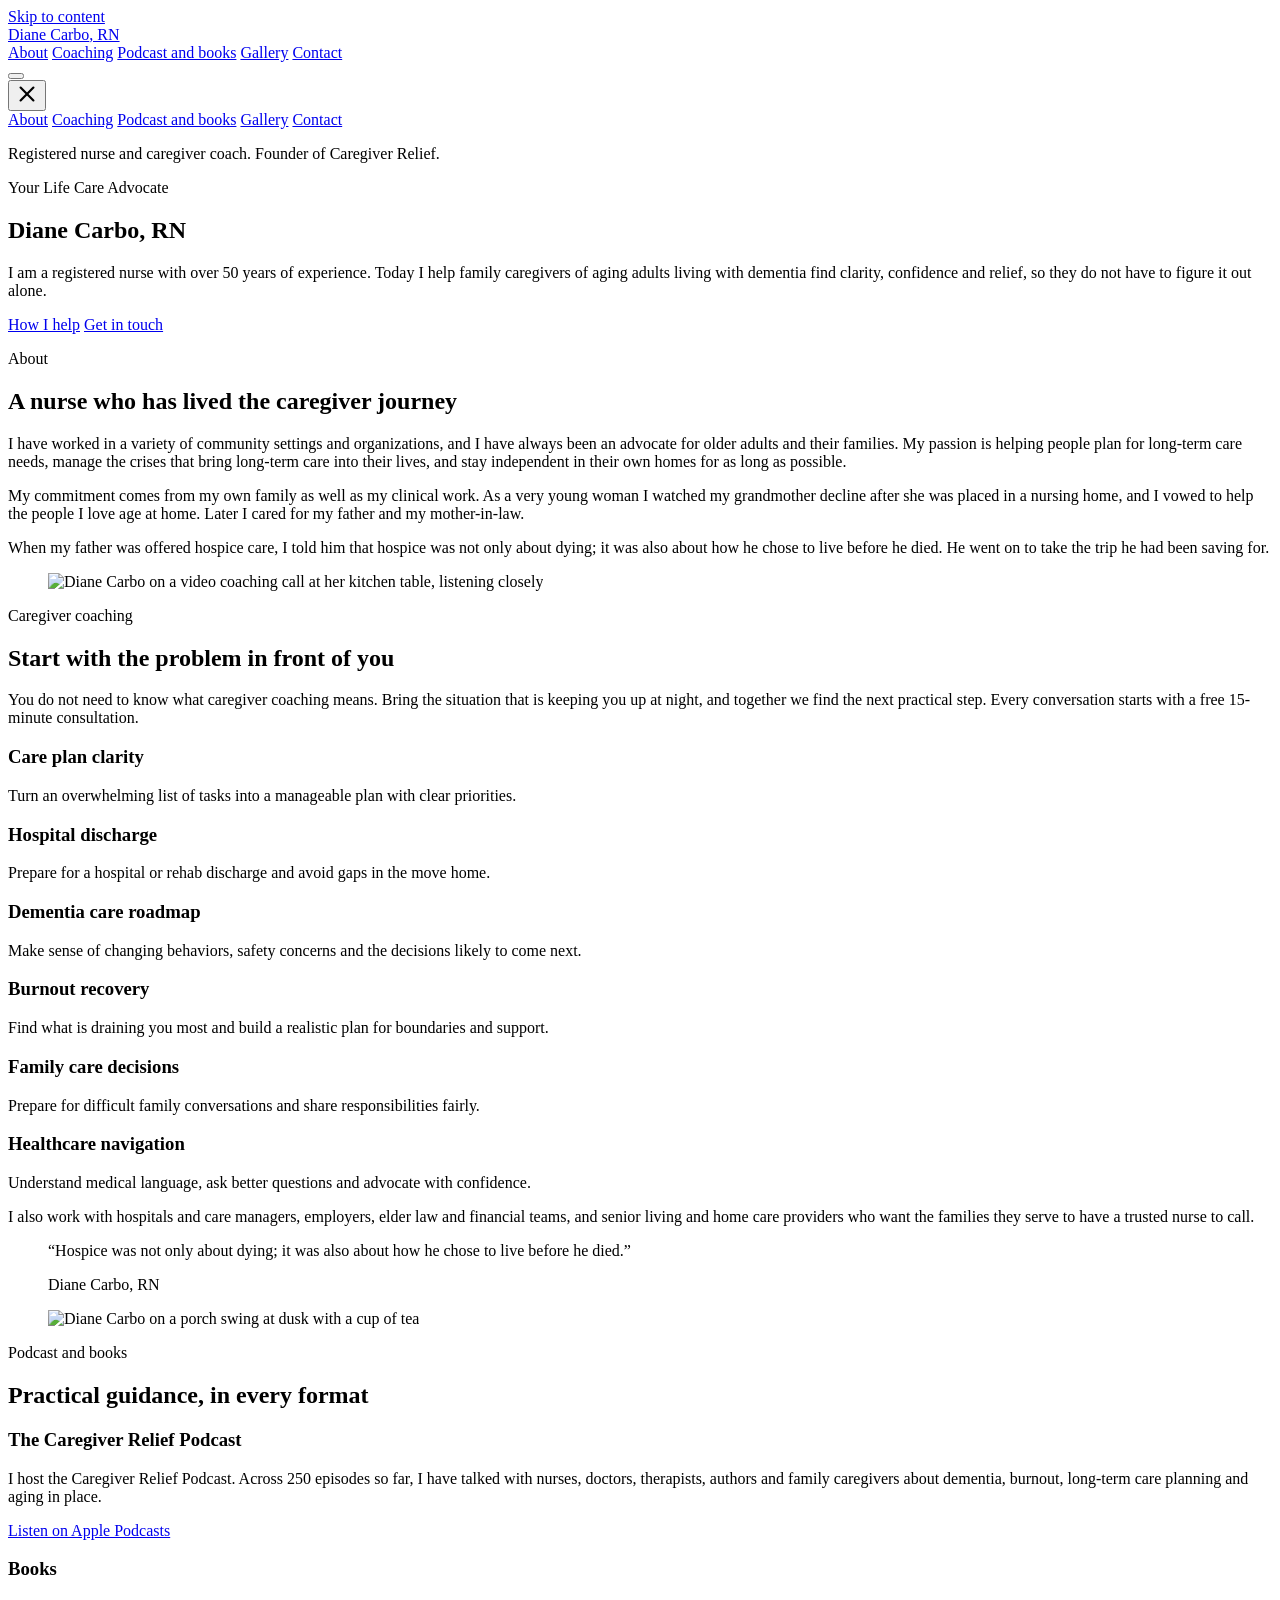
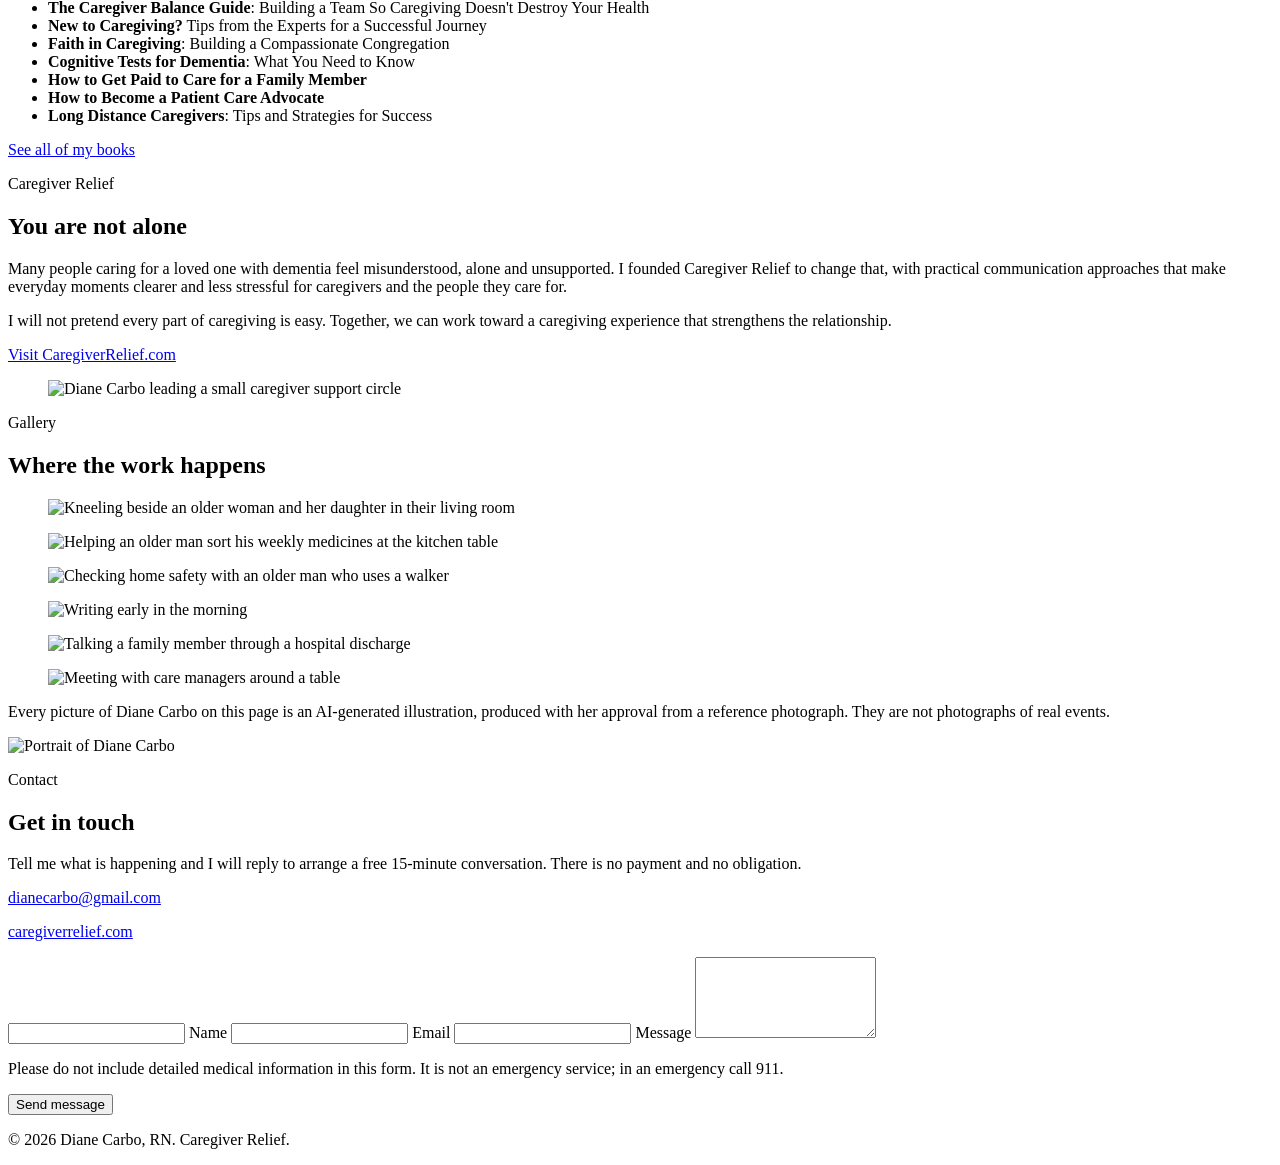
==== index.html @ 338e9cbf "Add page, 404 and robots.txt" ====
<!DOCTYPE html>
<html lang="en">
<head>
<meta charset="utf-8">
<meta name="viewport" content="width=device-width, initial-scale=1">
<title>Diane Carbo, RN | Caregiver Coach and Founder of Caregiver Relief</title>
<meta name="description" content="Diane Carbo, RN: a registered nurse with over 50 years of experience who coaches family caregivers of aging adults living with dementia. Founder of Caregiver Relief and host of the Caregiver Relief Podcast.">
<!-- WHILE ON github.io: keep noindex. WHEN MOVED TO HER OWN DOMAIN: delete the next line and change robots.txt to "Allow: /". -->
<meta name="robots" content="noindex, nofollow">
<link rel="icon" href="img/favicon.png">
<link rel="preconnect" href="https://fonts.googleapis.com">
<link rel="preconnect" href="https://fonts.gstatic.com" crossorigin>
<link rel="stylesheet" href="https://fonts.googleapis.com/css2?family=Playfair+Display:wght@500;600;700&family=Roboto:wght@400;500;700&display=swap">
<link rel="stylesheet" href="vendor/css/bundle.min.css">
<!-- Own stylesheet last so it wins the cascade -->
<link rel="stylesheet" href="css/dc-site.css">
</head>
<body>

<a class="dc-skip" href="#dc-main">Skip to content</a>

<!-- Header: written fresh; the demo's nav script is not used. -->
<header class="dc-header" id="dc-header">
  <div class="container dc-header-row">
    <a class="dc-brand" href="#top">Diane Carbo<span>, RN</span></a>
    <nav class="dc-nav" aria-label="Main">
      <a href="#about">About</a>
      <a href="#food">Coaching</a>
      <a href="#company-portfolio-section">Podcast and books</a>
      <a href="#deal">Gallery</a>
      <a href="#contact-sec" class="dc-nav-cta">Contact</a>
    </nav>
    <button class="dc-burger" id="dc-burger" aria-label="Open menu" aria-expanded="false" aria-controls="dc-drawer"><i class="fas fa-bars" aria-hidden="true"></i></button>
  </div>
</header>

<div class="dc-drawer" id="dc-drawer" aria-hidden="true">
  <button class="dc-drawer-close" id="dc-drawer-close" aria-label="Close menu"><svg width="22" height="22" viewBox="0 0 24 24" aria-hidden="true" focusable="false"><path d="M5 5l14 14M19 5L5 19" stroke="currentColor" stroke-width="2.4" stroke-linecap="round"/></svg></button>
  <nav aria-label="Mobile">
    <a href="#about">About</a>
    <a href="#food">Coaching</a>
    <a href="#company-portfolio-section">Podcast and books</a>
    <a href="#deal">Gallery</a>
    <a href="#contact-sec">Contact</a>
  </nav>
  <p class="dc-drawer-note">Registered nurse and caregiver coach. Founder of Caregiver Relief.</p>
</div>

<main id="dc-main">

<!-- HERO (demo shell: #banner). Floating demo layer images removed. -->
<section id="banner" class="banner-sec dc-hero" aria-label="Introduction">
  <span id="top"></span>
  <div class="container">
    <div class="dc-hero-text">
      <p class="dc-eyebrow dc-eyebrow-lift">Your Life Care Advocate</p>
      <h1>Diane Carbo, RN</h1>
      <p class="dc-hero-lede">I am a registered nurse with over 50 years of experience. Today I help family caregivers of aging adults living with dementia find clarity, confidence and relief, so they do not have to figure it out alone.</p>
      <div class="dc-hero-actions">
        <a class="dc-btn dc-btn-solid" href="#food">How I help</a>
        <a class="dc-btn dc-btn-ghost" href="#contact-sec">Get in touch</a>
      </div>
    </div>
  </div>
</section>

<!-- ABOUT (demo shell: #about) -->
<section id="about" class="about-sec dc-section">
  <div class="container">
    <div class="row align-items-center">
      <div class="col-lg-6 mb-5 mb-lg-0">
        <p class="dc-eyebrow">About</p>
        <h2 class="dc-h2">A nurse who has lived the caregiver journey</h2>
        <p>I have worked in a variety of community settings and organizations, and I have always been an advocate for older adults and their families. My passion is helping people plan for long-term care needs, manage the crises that bring long-term care into their lives, and stay independent in their own homes for as long as possible.</p>
        <p>My commitment comes from my own family as well as my clinical work. As a very young woman I watched my grandmother decline after she was placed in a nursing home, and I vowed to help the people I love age at home. Later I cared for my father and my mother-in-law.</p>
        <p>When my father was offered hospice care, I told him that hospice was not only about dying; it was also about how he chose to live before he died. He went on to take the trip he had been saving for.</p>
        <!-- Father's diagnosis and age deliberately left off (family detail). -->
      </div>
      <div class="col-lg-6">
        <figure class="dc-figure"><img src="img/research.jpg" width="1200" height="900" alt="Diane Carbo on a video coaching call at her kitchen table, listening closely" loading="lazy"></figure>
      </div>
    </div>
  </div>
</section>

<!-- COACHING (demo shell: #food) -->
<section id="food" class="dc-section dc-soft">
  <div class="container">
    <div class="row">
      <div class="col-lg-8">
        <p class="dc-eyebrow">Caregiver coaching</p>
        <h2 class="dc-h2">Start with the problem in front of you</h2>
        <p>You do not need to know what caregiver coaching means. Bring the situation that is keeping you up at night, and together we find the next practical step. Every conversation starts with a free 15-minute consultation.</p>
      </div>
    </div>
    <div class="row dc-cards">
      <div class="col-md-6 col-lg-4"><div class="dc-card"><i class="fas fa-clipboard-list" aria-hidden="true"></i><h3>Care plan clarity</h3><p>Turn an overwhelming list of tasks into a manageable plan with clear priorities.</p></div></div>
      <div class="col-md-6 col-lg-4"><div class="dc-card"><i class="fas fa-hospital" aria-hidden="true"></i><h3>Hospital discharge</h3><p>Prepare for a hospital or rehab discharge and avoid gaps in the move home.</p></div></div>
      <div class="col-md-6 col-lg-4"><div class="dc-card"><i class="fas fa-brain" aria-hidden="true"></i><h3>Dementia care roadmap</h3><p>Make sense of changing behaviors, safety concerns and the decisions likely to come next.</p></div></div>
      <div class="col-md-6 col-lg-4"><div class="dc-card"><i class="fas fa-battery-quarter" aria-hidden="true"></i><h3>Burnout recovery</h3><p>Find what is draining you most and build a realistic plan for boundaries and support.</p></div></div>
      <div class="col-md-6 col-lg-4"><div class="dc-card"><i class="fas fa-users" aria-hidden="true"></i><h3>Family care decisions</h3><p>Prepare for difficult family conversations and share responsibilities fairly.</p></div></div>
      <div class="col-md-6 col-lg-4"><div class="dc-card"><i class="fas fa-compass" aria-hidden="true"></i><h3>Healthcare navigation</h3><p>Understand medical language, ask better questions and advocate with confidence.</p></div></div>
    </div>
    <p class="dc-small dc-partners">I also work with hospitals and care managers, employers, elder law and financial teams, and senior living and home care providers who want the families they serve to have a trusted nurse to call.</p>
  </div>
</section>

<!-- QUOTE BAND (demo shell: #counter). Count-up numbers removed. -->
<section id="counter" class="dc-band dc-band-a" aria-label="In her words">
  <div class="container">
    <blockquote class="dc-quote">
      <p>&ldquo;Hospice was not only about dying; it was also about how he chose to live before he died.&rdquo;</p>
      <footer>Diane Carbo, RN</footer>
    </blockquote>
  </div>
</section>

<!-- PODCAST AND BOOKS (demo shell: #company-portfolio-section) -->
<section id="company-portfolio-section" class="dc-section">
  <div class="container">
    <div class="row align-items-center">
      <div class="col-lg-5 mb-5 mb-lg-0">
        <figure class="dc-figure dc-figure-tall"><img src="img/career.jpg" width="960" height="1200" alt="Diane Carbo on a porch swing at dusk with a cup of tea" loading="lazy"></figure>
      </div>
      <div class="col-lg-7">
        <p class="dc-eyebrow">Podcast and books</p>
        <h2 class="dc-h2">Practical guidance, in every format</h2>
        <h3 class="dc-h3">The Caregiver Relief Podcast</h3>
        <p>I host the Caregiver Relief Podcast. Across 250 episodes so far, I have talked with nurses, doctors, therapists, authors and family caregivers about dementia, burnout, long-term care planning and aging in place.</p>
        <p><a class="dc-link" href="https://podcasts.apple.com/us/podcast/caregiver-relief-podcast/id1580433165" target="_blank" rel="noopener">Listen on Apple Podcasts</a></p>
        <h3 class="dc-h3">Books</h3>
        <ul class="dc-list">
          <li><strong>The Caregiver Balance Guide</strong>: Building a Team So Caregiving Doesn't Destroy Your Health</li>
          <li><strong>New to Caregiving?</strong> Tips from the Experts for a Successful Journey</li>
          <li><strong>Faith in Caregiving</strong>: Building a Compassionate Congregation</li>
          <li><strong>Cognitive Tests for Dementia</strong>: What You Need to Know</li>
          <li><strong>How to Get Paid to Care for a Family Member</strong></li>
          <li><strong>How to Become a Patient Care Advocate</strong></li>
          <li><strong>Long Distance Caregivers</strong>: Tips and Strategies for Success</li>
        </ul>
        <p><a class="dc-link" href="https://www.caregiverrelief.com/tag/books/" target="_blank" rel="noopener">See all of my books</a></p>
      </div>
    </div>
  </div>
</section>

<!-- MISSION (demo shell: #client). Client logo carousel removed. -->
<section id="client" class="dc-section dc-soft">
  <div class="container">
    <div class="row align-items-center">
      <div class="col-lg-6 order-lg-2 mb-5 mb-lg-0">
        <p class="dc-eyebrow">Caregiver Relief</p>
        <h2 class="dc-h2">You are not alone</h2>
        <p>Many people caring for a loved one with dementia feel misunderstood, alone and unsupported. I founded Caregiver Relief to change that, with practical communication approaches that make everyday moments clearer and less stressful for caregivers and the people they care for.</p>
        <p>I will not pretend every part of caregiving is easy. Together, we can work toward a caregiving experience that strengthens the relationship.</p>
        <p><a class="dc-link" href="https://www.caregiverrelief.com/" target="_blank" rel="noopener">Visit CaregiverRelief.com</a></p>
      </div>
      <div class="col-lg-6 order-lg-1">
        <figure class="dc-figure"><img src="img/mission.jpg" width="1200" height="1000" alt="Diane Carbo leading a small caregiver support circle" loading="lazy"></figure>
      </div>
    </div>
  </div>
</section>

<!-- GALLERY (demo shell: #deal). Pricing deal removed. -->
<section id="deal" class="dc-section">
  <div class="container">
    <p class="dc-eyebrow">Gallery</p>
    <h2 class="dc-h2">Where the work happens</h2>
    <div class="row dc-gallery">
      <div class="col-sm-6 col-lg-4"><figure><img src="img/company.jpg" width="960" height="1200" loading="lazy" alt="Kneeling beside an older woman and her daughter in their living room"></figure></div>
      <div class="col-sm-6 col-lg-4"><figure><img src="img/plate-1.jpg" width="1200" height="900" loading="lazy" alt="Helping an older man sort his weekly medicines at the kitchen table"></figure></div>
      <div class="col-sm-6 col-lg-4"><figure><img src="img/plate-2.jpg" width="1200" height="900" loading="lazy" alt="Checking home safety with an older man who uses a walker"></figure></div>
      <div class="col-sm-6 col-lg-4"><figure><img src="img/plate-3.jpg" width="1200" height="900" loading="lazy" alt="Writing early in the morning"></figure></div>
      <div class="col-sm-6 col-lg-4"><figure><img src="img/plate-4.jpg" width="1200" height="900" loading="lazy" alt="Talking a family member through a hospital discharge"></figure></div>
      <div class="col-sm-6 col-lg-4"><figure><img src="img/plate-5.jpg" width="1200" height="900" loading="lazy" alt="Meeting with care managers around a table"></figure></div>
    </div>
    <p class="dc-disclosure">Every picture of Diane Carbo on this page is an AI-generated illustration, produced with her approval from a reference photograph. They are not photographs of real events.</p>
  </div>
</section>

<!-- CONTACT (demo shell: #contact-sec). Posts to FormSubmit at the client's own address. -->
<section id="contact-sec" class="dc-contact">
  <div class="container">
    <div class="row">
      <div class="col-lg-5 mb-5 mb-lg-0">
        <img class="dc-contact-portrait" src="img/portrait.jpg" width="960" height="1200" alt="Portrait of Diane Carbo" loading="lazy">
        <p class="dc-eyebrow dc-eyebrow-lift">Contact</p>
        <h2 class="dc-h2">Get in touch</h2>
        <p>Tell me what is happening and I will reply to arrange a free 15-minute conversation. There is no payment and no obligation.</p>
        <p class="dc-contact-line"><i class="fas fa-envelope" aria-hidden="true"></i> <a href="mailto:dianecarbo@gmail.com">dianecarbo@gmail.com</a></p>
        <p class="dc-contact-line"><i class="fas fa-globe" aria-hidden="true"></i> <a href="https://www.caregiverrelief.com/" target="_blank" rel="noopener">caregiverrelief.com</a></p>
      </div>
      <div class="col-lg-6 offset-lg-1">
        <form class="dc-form" action="https://formsubmit.co/dianecarbo@gmail.com" method="POST">
          <input type="hidden" name="_subject" value="New enquiry from your website">
          <input type="hidden" name="_template" value="table">
          <input type="hidden" name="_next" value="https://ranatahirbilal.github.io/diane-carbo/#contact-sec">
          <input type="text" name="_honey" class="dc-honey" tabindex="-1" autocomplete="off" aria-hidden="true">
          <label for="dc-name">Name</label>
          <input id="dc-name" type="text" name="name" required autocomplete="name">
          <label for="dc-email">Email</label>
          <input id="dc-email" type="email" name="email" required autocomplete="email">
          <label for="dc-msg">Message</label>
          <textarea id="dc-msg" name="message" rows="5" required></textarea>
          <p class="dc-small dc-form-note">Please do not include detailed medical information in this form. It is not an emergency service; in an emergency call 911.</p>
          <button type="submit" class="dc-btn dc-btn-solid">Send message</button>
        </form>
      </div>
    </div>
  </div>
</section>

</main>

<footer class="dc-foot">
  <div class="container">
    <p>&copy; <span id="dc-year">2026</span> Diane Carbo, RN. Caregiver Relief.</p>
  </div>
</footer>

<script src="js/dc-site.js"></script>
</body>
</html>
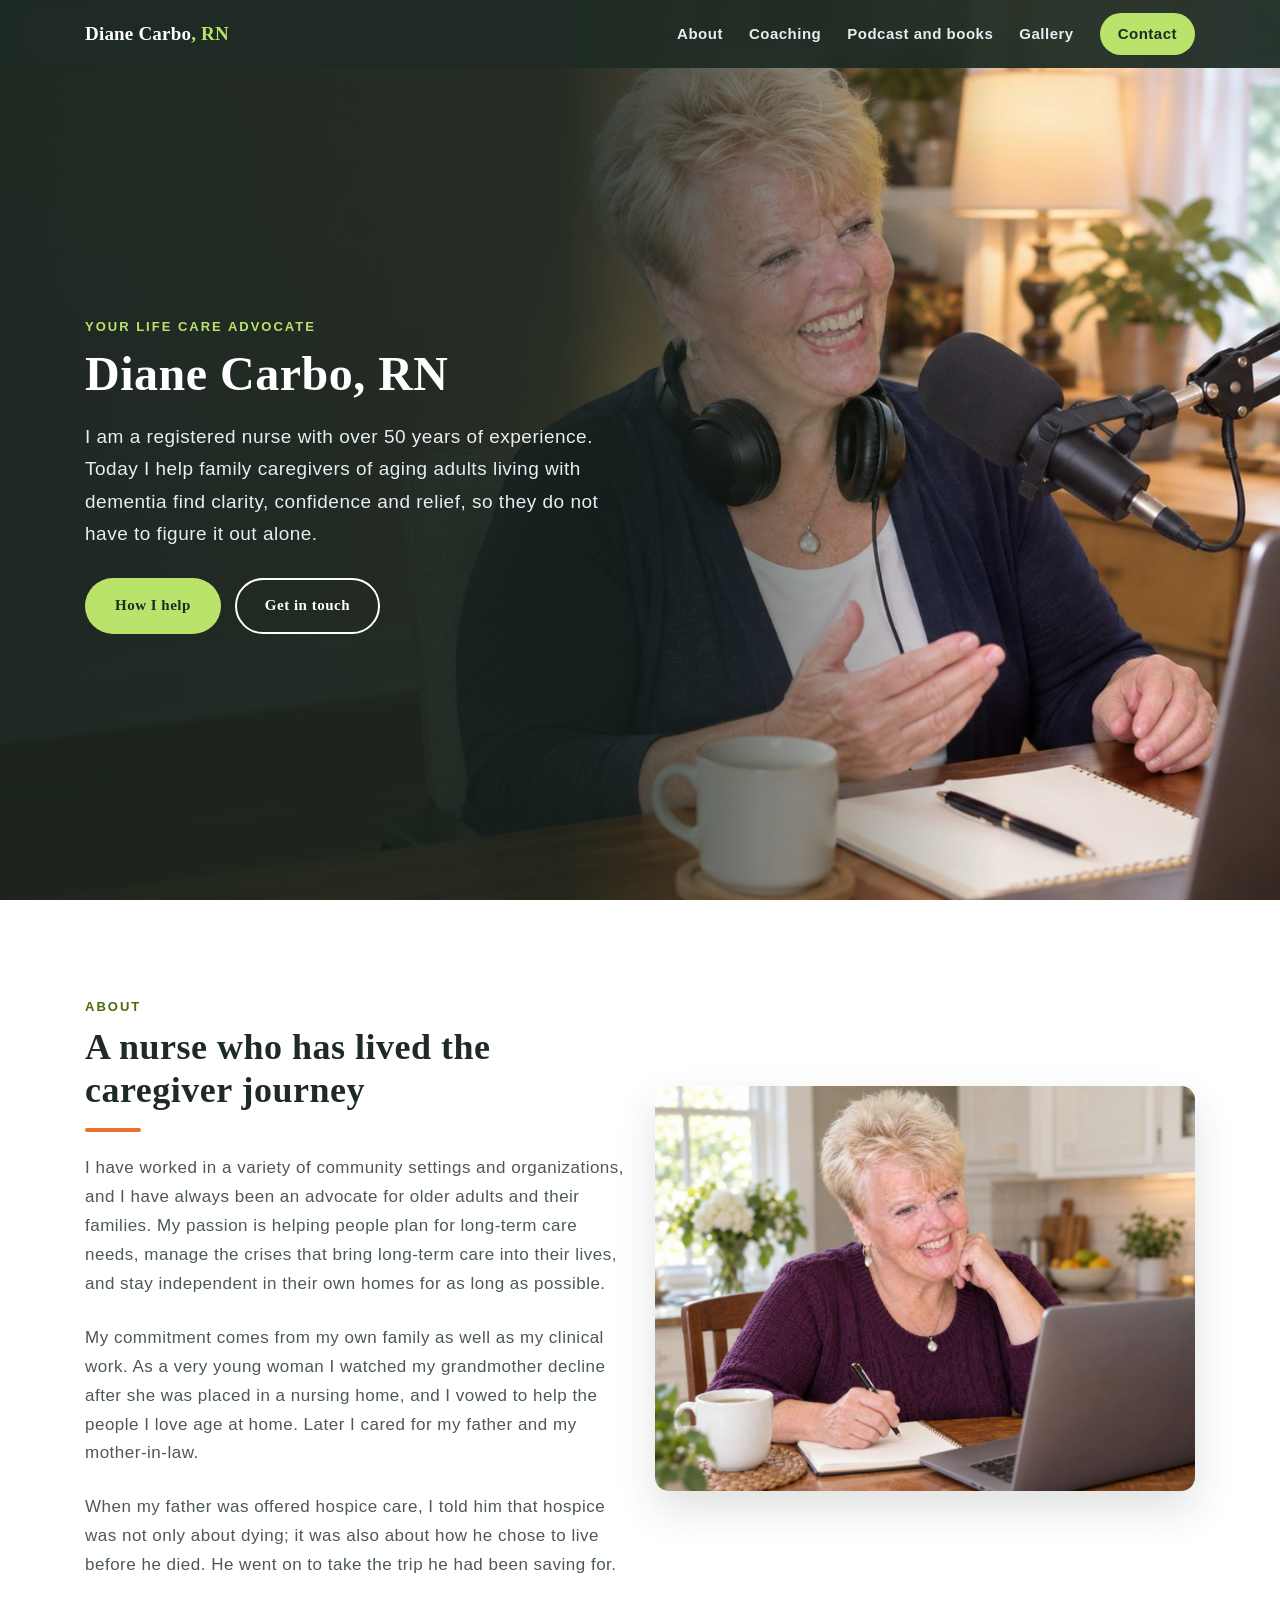
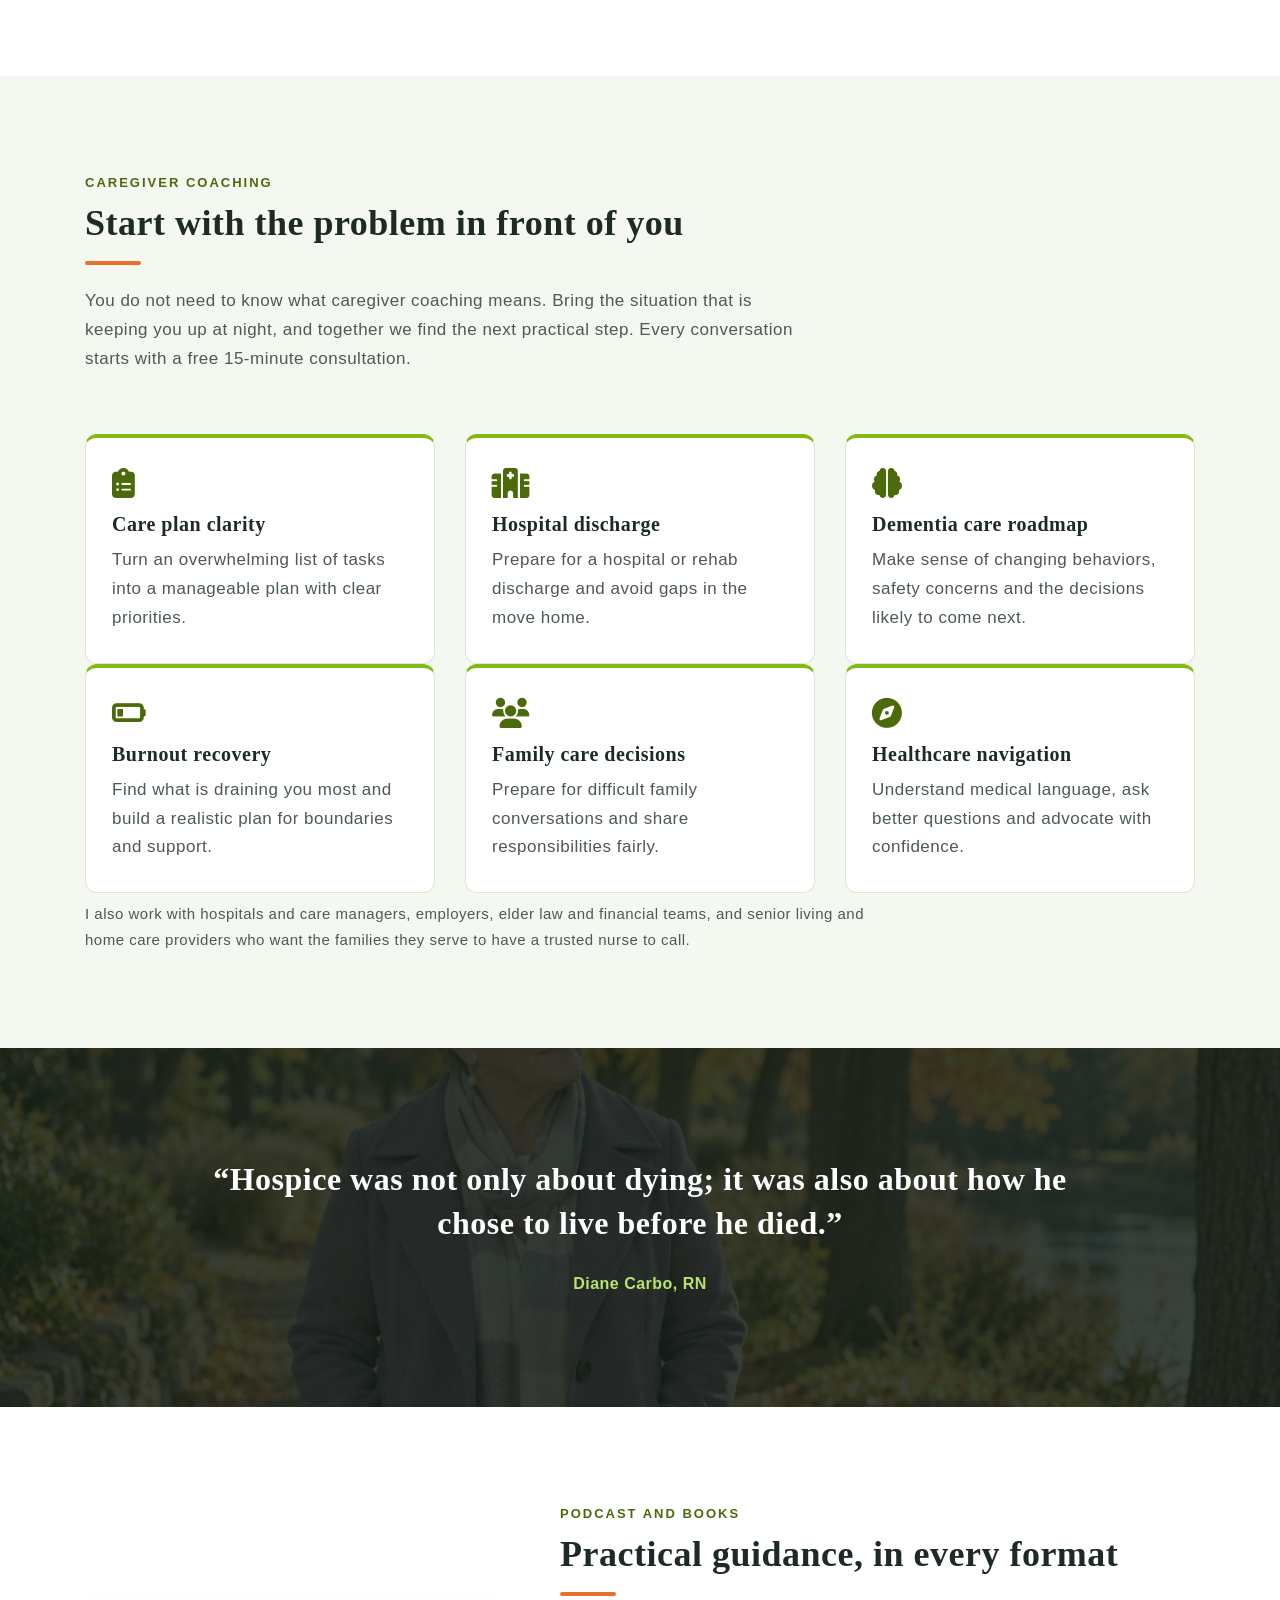
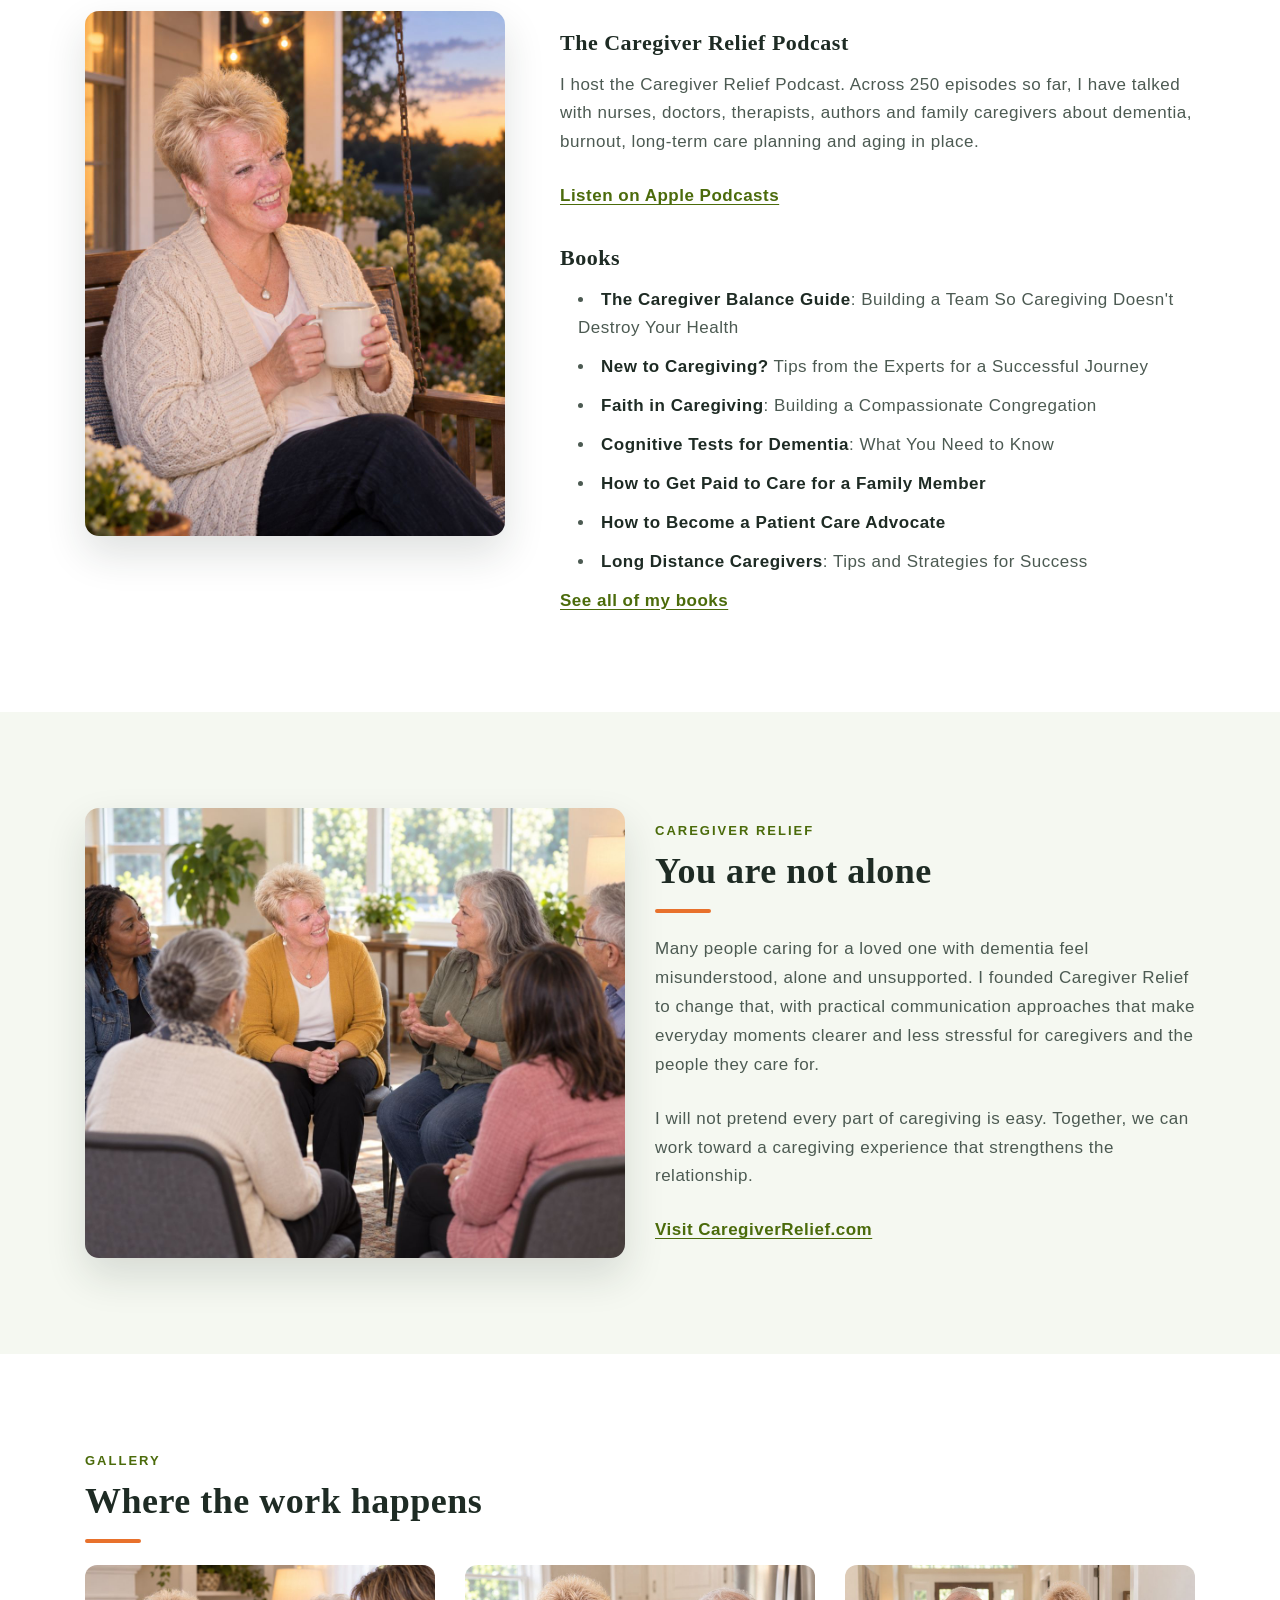
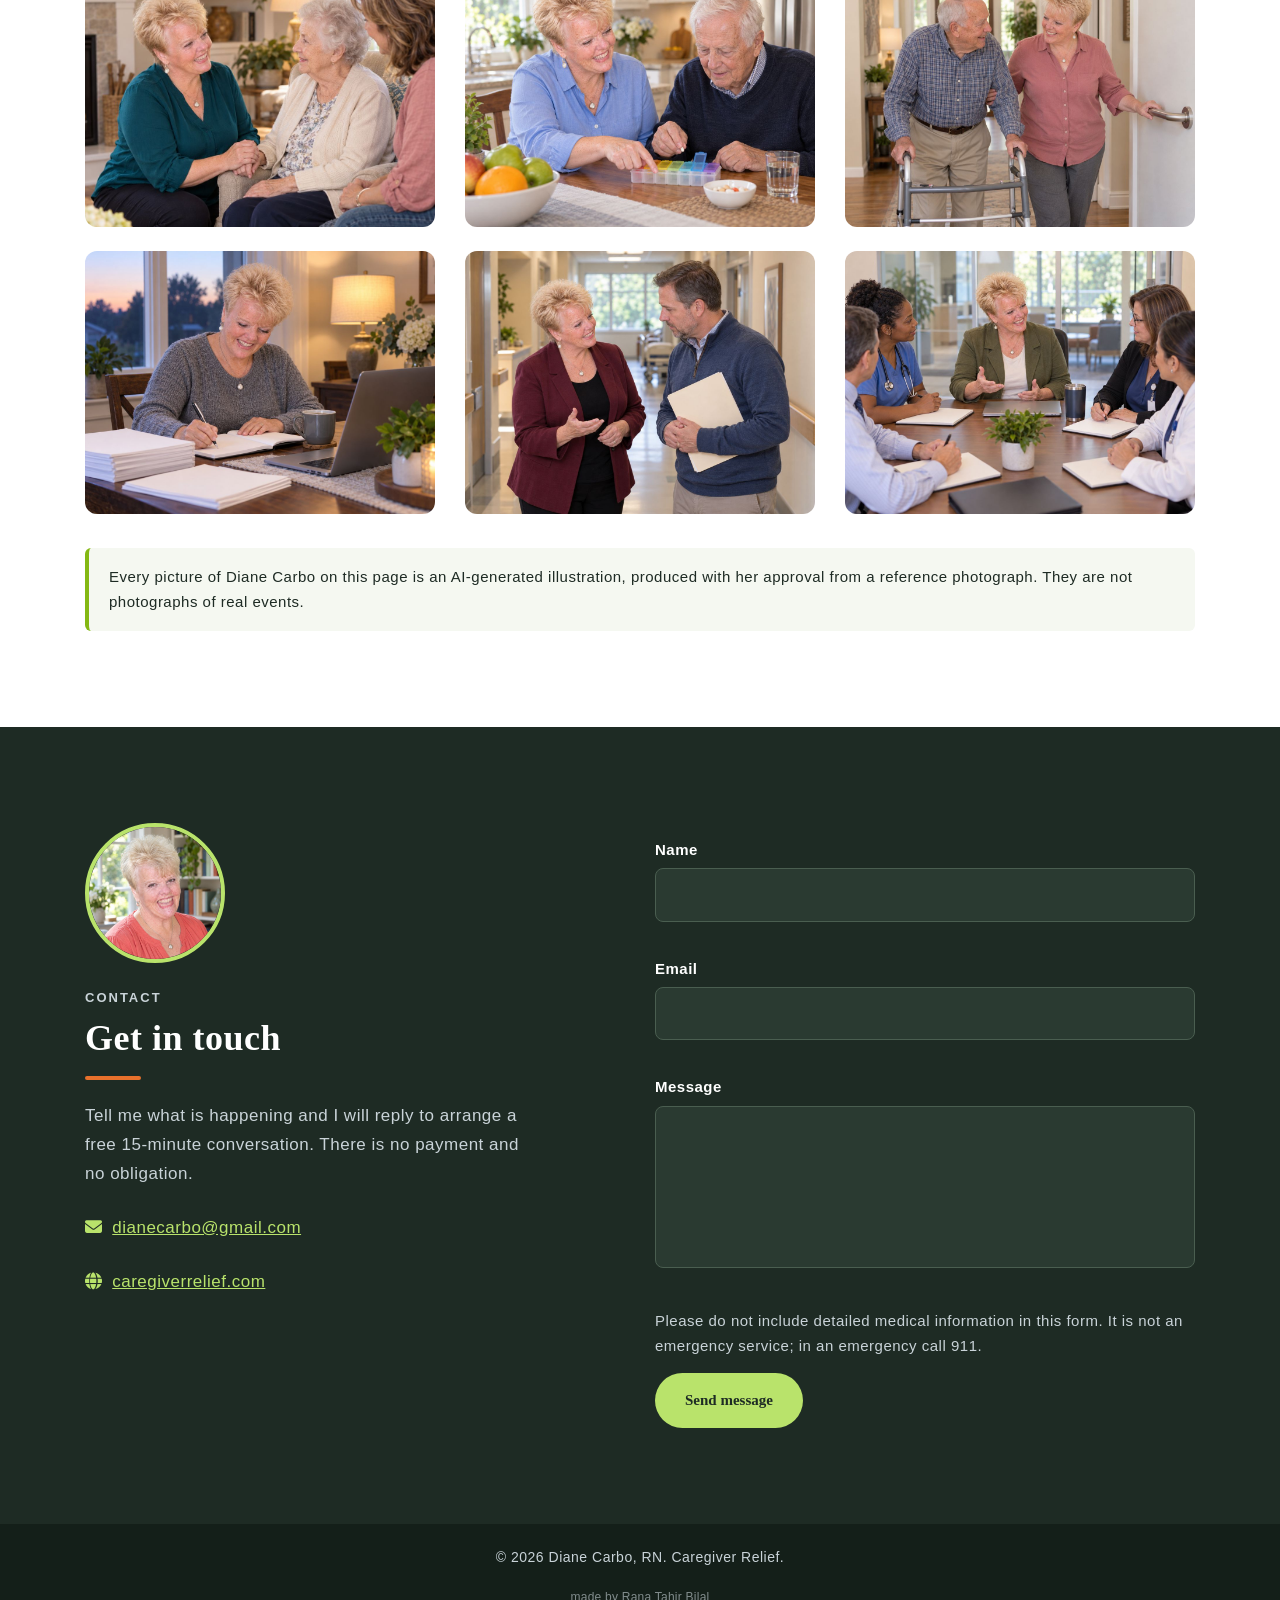
==== commit 37d04529: "Add files via upload" ====
--- a/index.html
+++ b/index.html
@@ -217,6 +217,8 @@
   <div class="container">
     <p>&copy; <span id="dc-year">2026</span> Diane Carbo, RN. Caregiver Relief.</p>
   </div>
+
+<p style="margin:18px 0 0;font-size:12px;line-height:1.5;opacity:.6;letter-spacing:.02em">made by <a href="https://ranatahirbilal.com" rel="nofollow noopener" target="_blank" style="color:inherit;text-decoration:none;border-bottom:1px solid currentColor">Rana Tahir Bilal</a></p>
 </footer>
 
 <script src="js/dc-site.js"></script>
--- a/css/dc-site.css
+++ b/css/dc-site.css
@@ -0,0 +1,169 @@
+/* Diane Carbo site. Built on the MegaOne "nutritionist" demo shell (section ids kept).
+   All site styles use the dc- prefix. Loaded last.
+   Palette follows the demo's green and warm orange, darkened until it passes AA. */
+:root{
+  --dc-ink:#1E2B24;       /* 14.72 on white */
+  --dc-muted:#4C5A52;     /*  7.26 on white, 6.77 on --dc-soft */
+  --dc-soft:#F5F8F1;
+  --dc-acc:#84B813;       /* the demo green: rules, icons, bars only (2.37 on white, never text) */
+  --dc-acc-ink:#4B6B0B;   /*  6.16 on white, 5.75 on --dc-soft: small text on light */
+  --dc-acc-lift:#B9E36B;  /* 10.00 on --dc-ink: small text on dark */
+  --dc-green:#E8712C;     /* warm orange, decorative bars only */
+  --dc-line:#DDE6D6;
+}
+
+html{scroll-behavior:smooth;scroll-padding-top:76px}
+body{font-family:'Roboto',Arial,sans-serif;color:var(--dc-ink);background:#fff;font-size:17px;line-height:1.7;margin:0}
+h1,h2,h3,.dc-brand{font-family:'Playfair Display',Georgia,serif}
+a{color:var(--dc-acc-ink)}
+a:hover{color:var(--dc-ink)}
+img{max-width:100%;height:auto;display:block}
+p{color:var(--dc-muted)}
+
+.dc-skip{position:absolute;left:-999px;top:0;background:#fff;color:var(--dc-ink);padding:8px 14px;z-index:100}
+.dc-skip:focus{left:8px}
+
+/* Header: fixed at top (the demo pinned its nav to the foot of the hero) */
+.dc-header{position:fixed;top:0;left:0;right:0;z-index:50;background:rgba(30,43,36,.94);backdrop-filter:blur(6px)}
+.dc-header-row{display:flex;align-items:center;justify-content:space-between;height:68px}
+.dc-brand{color:#fff;font-weight:800;font-size:19px;text-decoration:none;letter-spacing:.2px}
+.dc-brand span{color:var(--dc-acc-lift);font-weight:600}
+.dc-brand:hover{color:#fff}
+.dc-nav{display:flex;gap:26px;align-items:center}
+.dc-nav a{color:#E6EEF1;font-weight:600;font-size:15px;text-decoration:none}
+.dc-nav a:hover{color:var(--dc-acc-lift)}
+.dc-nav .dc-nav-cta{background:var(--dc-acc-lift);color:var(--dc-ink);padding:8px 18px;border-radius:30px}
+.dc-nav .dc-nav-cta:hover{background:#fff;color:var(--dc-ink)}
+.dc-burger{display:none;background:none;border:0;color:#fff;font-size:24px;padding:6px 8px;cursor:pointer}
+
+.dc-drawer{position:fixed;top:0;right:0;bottom:0;width:300px;max-width:85vw;background:var(--dc-ink);z-index:60;transform:translateX(100%);transition:transform .3s ease;padding:70px 30px 30px;visibility:hidden}
+.dc-drawer.is-open{transform:none;visibility:visible}
+.dc-drawer nav a{display:block;color:#fff;font-family:'Playfair Display',Georgia,serif;font-weight:600;font-size:20px;text-decoration:none;padding:10px 0;border-bottom:1px solid rgba(255,255,255,.12)}
+.dc-drawer nav a:hover{color:var(--dc-acc-lift)}
+.dc-drawer-close{position:absolute;top:18px;right:20px;background:none;border:0;color:#fff;font-size:26px;cursor:pointer}
+.dc-drawer-note{color:#C9D3D8;font-size:14px;margin-top:24px}
+
+/* Hero. The demo's .background-carousal carried a carousel and absolute slabs; reset them. */
+.dc-hero{position:relative;min-height:100vh;padding:140px 0 90px;
+  background:#1E2B24 url(../img/hero.jpg) center right/cover no-repeat;display:flex;align-items:center}
+.dc-hero::before{content:"";position:absolute;inset:0; /* measured: lede needs the dark zone to reach ~60% */
+  background:linear-gradient(90deg,rgba(20,31,25,.93) 0%,rgba(20,31,25,.88) 44%,rgba(20,31,25,.5) 60%,rgba(20,31,25,0) 78%)}
+.dc-hero .container{position:relative}
+.dc-hero-text{max-width:660px}
+.dc-hero-lede{max-width:560px}
+.dc-hero h1{color:#fff;font-weight:800;font-size:48px;line-height:1.1;margin:10px 0 20px}
+.dc-hero-lede{color:#E6EEF1;font-size:19px}
+.dc-hero-actions{display:flex;flex-wrap:wrap;gap:14px;margin-top:28px}
+
+.dc-eyebrow{text-transform:uppercase;letter-spacing:2px;font-weight:700;font-size:13px;color:var(--dc-acc-ink);margin-bottom:8px}
+.dc-eyebrow-lift{color:var(--dc-acc-lift)}
+
+.dc-btn{display:inline-block;font-family:'Playfair Display',Georgia,serif;font-weight:700;font-size:15px;padding:13px 28px;border-radius:40px;text-decoration:none;border:2px solid transparent;cursor:pointer}
+.dc-btn-solid{background:var(--dc-acc-lift);color:var(--dc-ink)}
+.dc-btn-solid:hover{background:#fff;color:var(--dc-ink)}
+.dc-btn-ghost{border-color:#fff;color:#fff}
+.dc-btn-ghost:hover{background:#fff;color:var(--dc-ink)}
+
+.dc-section{padding:96px 0}
+.dc-soft{background:var(--dc-soft)}
+.dc-h2{font-size:36px;font-weight:700;line-height:1.2;margin-bottom:22px;color:var(--dc-ink)}
+.dc-h2::after{content:"";display:block;width:56px;height:4px;background:var(--dc-green);margin-top:16px;border-radius:2px}
+.dc-h3{font-size:22px;font-weight:700;margin:34px 0 14px}
+
+.dc-figure{margin:0;border-radius:14px;overflow:hidden;box-shadow:0 18px 40px rgba(30,43,36,.14)}
+.dc-figure-tall{margin-top:28px;max-width:420px}
+
+.dc-cards{margin-top:60px}
+.dc-card{background:#fff;border:1px solid var(--dc-line);border-top:4px solid var(--dc-acc);border-radius:12px;padding:30px 26px;height:100%}
+.dc-card i{font-size:30px;color:var(--dc-acc);margin-bottom:14px}
+.dc-card h3{font-size:20px;font-weight:700;margin-bottom:10px;color:var(--dc-ink)}
+.dc-card p{margin:0}
+.dc-cards .col-md-4{margin-bottom:24px}
+.dc-card-plain{border-top-color:var(--dc-green)}
+
+.dc-list{padding-left:18px;margin:0}
+.dc-list li{color:var(--dc-muted);margin-bottom:10px}
+.dc-list strong{color:var(--dc-ink)}
+.dc-small{font-size:15px}
+
+.dc-timeline{list-style:none;padding:0;margin:0;border-left:3px solid var(--dc-acc)}
+.dc-timeline li{position:relative;padding:0 0 22px 28px}
+.dc-timeline li::before{content:"";position:absolute;left:-9px;top:6px;width:15px;height:15px;border-radius:50%;background:#fff;border:3px solid var(--dc-acc)}
+.dc-timeline h3{font-size:19px;font-weight:700;margin:0 0 2px;color:var(--dc-ink)}
+.dc-timeline p{margin:0}
+
+/* Quote bands */
+.dc-band{position:relative;padding:110px 0;background:#1E2B24 center/cover no-repeat;color:#fff}
+.dc-band::before{content:"";position:absolute;inset:0;background:rgba(20,31,25,.84)}
+.dc-band .container{position:relative;max-width:900px;text-align:center}
+.dc-band-a{background-image:url(../img/company.jpg);background-position:center 35%}
+.dc-band-b{background:linear-gradient(135deg,#1E2B24 0%,#2C3F2A 100%)}
+.dc-band-b::before{display:none}
+.dc-quote-portrait{width:150px;height:150px;object-fit:cover;object-position:center 22%;border-radius:50%;border:4px solid var(--dc-acc-lift);margin:0 auto 28px}
+.dc-quote{margin:0}
+.dc-quote p{color:#fff;font-family:'Playfair Display',Georgia,serif;font-weight:600;font-size:32px;line-height:1.35}
+.dc-quote footer{color:var(--dc-acc-lift);font-weight:700;margin-top:14px;font-size:16px}
+.dc-band-note{color:#E6EEF1;margin-top:24px;font-size:17px}
+
+.dc-gallery figure{margin:0 0 24px;border-radius:12px;overflow:hidden}
+.dc-gallery img{transition:transform .5s ease}
+.dc-gallery figure:hover img{transform:scale(1.04)}
+.dc-disclosure{margin-top:10px;padding:16px 20px;background:var(--dc-soft);border-left:4px solid var(--dc-acc);color:var(--dc-ink);font-size:15px;border-radius:6px}
+
+/* Contact */
+.dc-contact{background:var(--dc-ink);padding:96px 0}
+.dc-contact .dc-h2{color:#fff}
+.dc-contact p{color:#C9D3D8}
+.dc-contact-line{color:#E6EEF1 !important}
+.dc-contact-line i{color:var(--dc-acc-lift);width:22px}
+.dc-contact a{color:var(--dc-acc-lift)}
+.dc-contact a:hover{color:#fff}
+.dc-form label{display:block;color:#fff;font-weight:600;font-size:15px;margin:14px 0 6px}
+.dc-form input,.dc-form textarea{width:100%;background:#2A3A31;border:1px solid #4A5E50;color:#fff;border-radius:8px;padding:12px 14px;font-size:16px}
+.dc-form input:focus,.dc-form textarea:focus{outline:2px solid var(--dc-acc-lift);border-color:var(--dc-acc-lift)}
+.dc-form .dc-btn{margin-top:8px}
+.dc-form-note{margin:10px 0 6px}
+.dc-honey{display:none !important}
+
+.dc-foot{background:#141F19;padding:22px 0}
+.dc-foot p{color:#C9D3D8;margin:0;font-size:14px;text-align:center}
+
+a:focus-visible,button:focus-visible{outline:3px solid var(--dc-acc-lift);outline-offset:2px}
+
+@media (max-width:991px){
+  .dc-nav{display:none}
+  .dc-burger{display:block}
+  .dc-hero{background-position:72% center}
+  .dc-hero::before{background:linear-gradient(180deg,rgba(20,31,25,.72) 0%,rgba(20,31,25,.9) 45%)}
+  .dc-hero h1{font-size:40px}
+  .dc-section{padding:70px 0}
+  .dc-h2{font-size:30px}
+  .dc-quote p{font-size:25px}
+}
+@media (max-width:575px){
+  .dc-hero h1{font-size:34px}
+  .dc-hero-lede{font-size:17px}
+  .dc-brand span{display:none}
+}
+@media (prefers-reduced-motion:reduce){
+  html{scroll-behavior:auto}
+  .dc-drawer,.dc-gallery img{transition:none}
+}
+
+/* bundle.min.css sets "a:focus, button:focus { color: inherit }" (0,1,1), which beats
+   single-class colours and made the focused drawer close button ink on ink. Restate them. */
+.dc-drawer-close:focus,.dc-burger:focus,.dc-brand:focus{color:#fff}
+.dc-nav a:focus{color:#E6EEF1}
+.dc-nav .dc-nav-cta:focus,.dc-btn-solid:focus{color:var(--dc-ink)}
+.dc-btn-ghost:focus{color:#fff}
+.dc-drawer nav a:focus{color:#fff}
+.dc-contact a:focus{color:var(--dc-acc-lift)}
+.dc-skip:focus{color:var(--dc-ink)}
+
+/* Diane Carbo additions */
+.dc-partners{margin-top:8px;max-width:820px}
+.dc-link{font-weight:700;color:var(--dc-acc-ink);text-decoration:underline;text-underline-offset:3px}
+.dc-contact-portrait{width:140px;height:140px;object-fit:cover;object-position:center 20%;border-radius:50%;border:4px solid var(--dc-acc-lift);margin-bottom:24px}
+.dc-band-a{background-image:url(../img/plate-6.jpg)}
+.dc-card i{color:var(--dc-acc-ink)}
+.dc-gallery img{width:100%;aspect-ratio:4/3;object-fit:cover;object-position:center 25%}
